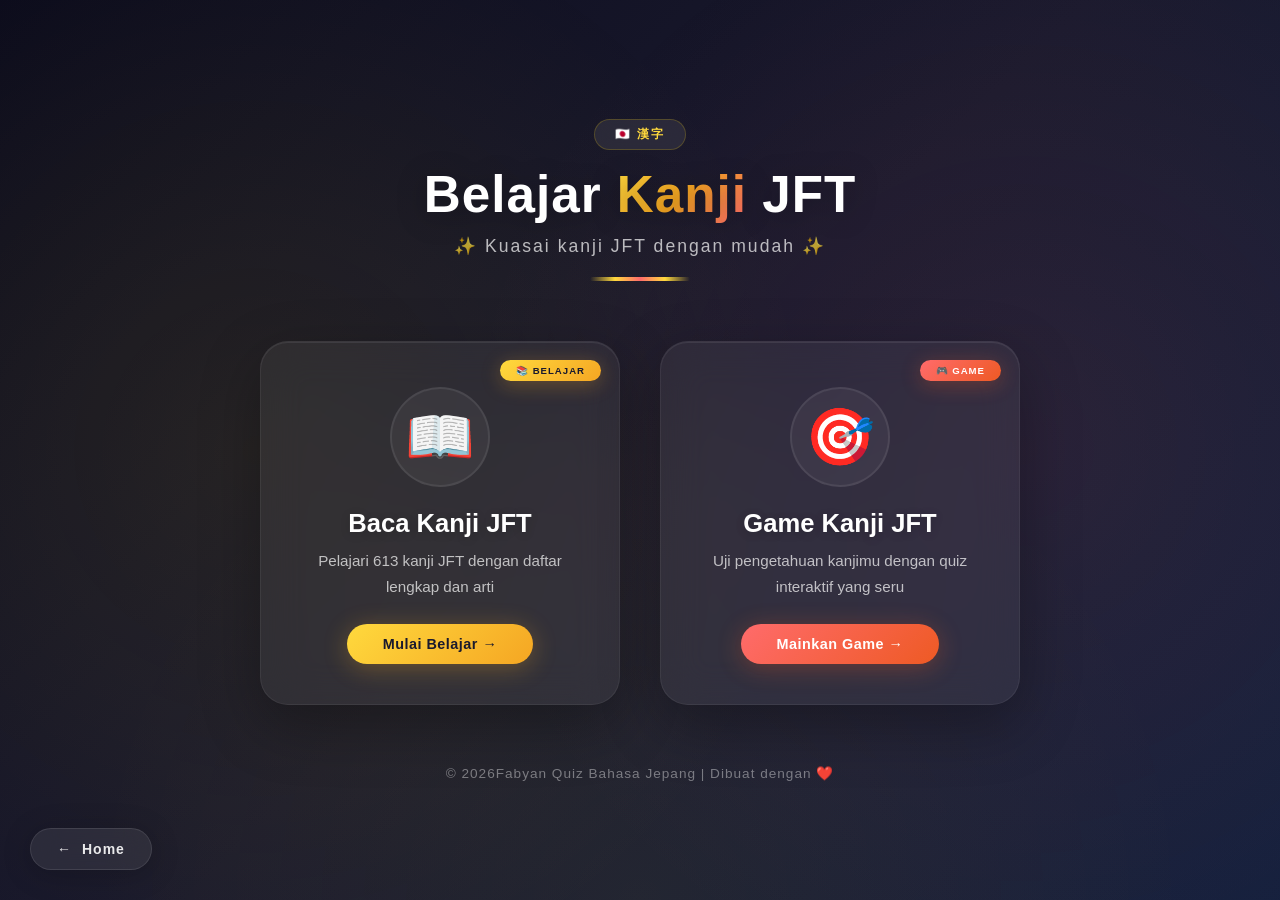
==== home-kanji.html @ f1e395a9 "Add files via upload" ====
<!DOCTYPE html>
<html lang="id">
<head>
    <meta charset="UTF-8">
    <meta name="viewport" content="width=device-width, initial-scale=1.0">
    <title>Belajar Kanji JFT</title>
    <link rel="stylesheet" href="./home-kanji.css">
</head>
<body>
    <!-- Overlay untuk efek background -->
    <div class="bg-overlay"></div>

    <div class="container">
        <!-- Header -->
        <header class="header">
            <span class="header-badge">🇯🇵 漢字</span>
            <h1>Belajar <span class="highlight">Kanji</span> JFT</h1>
            <p class="subtitle">✨ Kuasai kanji JFT dengan mudah ✨</p>
            <div class="header-line"></div>
        </header>

        <!-- Cards -->
        <div class="options">
            <!-- Card 1: Belajar -->
            <a href="./kanji.html" class="option-card" id="learn-card">
                <div class="card-glow"></div>
                <span class="card-badge">📚 Belajar</span>
                <div class="icon-wrapper">
                    <div class="option-icon">📖</div>
                </div>
                <h2 class="option-title">Baca Kanji JFT</h2>
                <p class="option-desc">Pelajari 613 kanji JFT dengan daftar lengkap dan arti</p>
                <span class="learn-btn">Mulai Belajar →</span>
            </a>

            <!-- Card 2: Game -->
            <a href="./game-kanji.html" class="option-card" id="game-card">
                <div class="card-glow"></div>
                <span class="card-badge">🎮 Game</span>
                <div class="icon-wrapper">
                    <div class="option-icon">🎯</div>
                </div>
                <h2 class="option-title">Game Kanji JFT</h2>
                <p class="option-desc">Uji pengetahuan kanjimu dengan quiz interaktif yang seru</p>
                <span class="learn-btn">Mainkan Game →</span>
            </a>
        </div>

        <!-- Footer -->
        <footer>
            <p>© 2026Fabyan Quiz Bahasa Jepang | Dibuat dengan <span class="heart">❤️</span></p>
        </footer>
    </div>

    <!-- Tombol Home -->
    <a href="./index.html" class="home-button-left">
        <span class="arrow">←</span> Home
    </a>

    <script src="./home-kanji.js"></script>
</body>
</html>
---- home-kanji.css ----
/* ========================================
   RESET & BASE
   ======================================== */
* {
    margin: 0;
    padding: 0;
    box-sizing: border-box;
    font-family: 'Segoe UI', Tahoma, Geneva, Verdana, sans-serif;
}

body {
    display: flex;
    justify-content: center;
    align-items: center;
    min-height: 100vh;
    background: linear-gradient(135deg, #0c0c1d, #1a1a2e, #16213e);
    position: relative;
    overflow-x: hidden;
}

/* Background overlay dengan efek */
.bg-overlay {
    position: fixed;
    top: 0;
    left: 0;
    right: 0;
    bottom: 0;
    background: 
        radial-gradient(circle at 20% 50%, rgba(255, 215, 0, 0.08) 0%, transparent 50%),
        radial-gradient(circle at 80% 50%, rgba(255, 107, 107, 0.08) 0%, transparent 50%),
        radial-gradient(circle at 50% 100%, rgba(255, 215, 0, 0.05) 0%, transparent 50%);
    z-index: 0;
    pointer-events: none;
}

/* ========================================
   CONTAINER
   ======================================== */
.container {
    width: 90%;
    max-width: 1200px;
    text-align: center;
    position: relative;
    z-index: 1;
    padding: 40px 0;
}

/* ========================================
   HEADER
   ======================================== */
.header {
    margin-bottom: 60px;
    animation: fadeInDown 0.8s ease forwards;
}

.header-badge {
    display: inline-block;
    background: rgba(255, 255, 255, 0.08);
    backdrop-filter: blur(10px);
    -webkit-backdrop-filter: blur(10px);
    color: #ffd93d;
    font-size: 0.75rem;
    font-weight: 700;
    padding: 6px 20px;
    border-radius: 30px;
    letter-spacing: 2px;
    border: 1px solid rgba(255, 215, 0, 0.2);
    margin-bottom: 15px;
    animation: pulse 2s ease-in-out infinite;
}

.header h1 {
    color: #ffffff;
    font-size: 3.2rem;
    font-weight: 800;
    text-shadow: 0 4px 30px rgba(0, 0, 0, 0.3);
    margin-bottom: 12px;
    letter-spacing: 1px;
}

.header h1 .highlight {
    background: linear-gradient(135deg, #ffd93d, #f5a623, #ff6b6b);
    -webkit-background-clip: text;
    -webkit-text-fill-color: transparent;
    background-clip: text;
    position: relative;
}

.header .subtitle {
    color: rgba(255, 255, 255, 0.7);
    font-size: 1.1rem;
    font-weight: 300;
    letter-spacing: 2px;
}

.header-line {
    width: 100px;
    height: 4px;
    background: linear-gradient(90deg, transparent, #ffd93d, #ff6b6b, #ffd93d, transparent);
    margin: 20px auto 0;
    border-radius: 4px;
    animation: expandWidth 1.2s ease forwards;
}

/* ========================================
   OPTIONS GRID
   ======================================== */
.options {
    display: flex;
    justify-content: center;
    flex-wrap: wrap;
    gap: 40px;
    margin-top: 20px;
}

/* ========================================
   CARD
   ======================================== */
.option-card {
    background: rgba(255, 255, 255, 0.06);
    backdrop-filter: blur(20px);
    -webkit-backdrop-filter: blur(20px);
    border-radius: 28px;
    width: 360px;
    padding: 45px 35px 40px;
    display: flex;
    flex-direction: column;
    justify-content: center;
    align-items: center;
    cursor: pointer;
    transition: all 0.5s cubic-bezier(0.34, 1.56, 0.64, 1);
    box-shadow: 
        0 20px 60px rgba(0, 0, 0, 0.3),
        inset 0 1px 0 rgba(255, 255, 255, 0.08);
    text-decoration: none;
    color: #2d3436;
    position: relative;
    overflow: hidden;
    opacity: 0;
    transform: translateY(50px);
    border: 1px solid rgba(255, 255, 255, 0.06);
}

/* Stagger animation */
.option-card:nth-child(1) {
    animation: slideUp 0.8s ease 0.3s forwards;
}

.option-card:nth-child(2) {
    animation: slideUp 0.8s ease 0.6s forwards;
}

/* Glow effect */
.card-glow {
    position: absolute;
    top: -50%;
    left: -50%;
    width: 200%;
    height: 200%;
    background: radial-gradient(circle, rgba(255, 215, 0, 0.08), transparent 70%);
    opacity: 0;
    transition: opacity 0.6s ease;
    pointer-events: none;
}

#game-card .card-glow {
    background: radial-gradient(circle, rgba(255, 107, 107, 0.08), transparent 70%);
}

.option-card:hover .card-glow {
    opacity: 1;
}

/* Border gradient */
.option-card::before {
    content: '';
    position: absolute;
    top: -2px;
    left: -2px;
    right: -2px;
    bottom: -2px;
    background: linear-gradient(135deg, #ffd93d, #f5a623, #ff6b6b, #ffd93d);
    border-radius: 30px;
    z-index: -1;
    opacity: 0;
    transition: opacity 0.6s ease;
}

.option-card:hover::before {
    opacity: 0.6;
}

/* Hover state */
.option-card:hover {
    transform: translateY(-15px) scale(1.02);
    box-shadow: 
        0 30px 80px rgba(0, 0, 0, 0.4),
        inset 0 1px 0 rgba(255, 255, 255, 0.15);
    background: rgba(255, 255, 255, 0.09);
}

/* ========================================
   BADGE
   ======================================== */
.card-badge {
    position: absolute;
    top: 18px;
    right: 18px;
    background: linear-gradient(135deg, #ffd93d, #f5a623);
    color: #1a1a2e;
    font-size: 0.6rem;
    font-weight: 700;
    padding: 5px 16px;
    border-radius: 30px;
    letter-spacing: 1px;
    text-transform: uppercase;
    box-shadow: 0 4px 20px rgba(245, 166, 35, 0.3);
}

#game-card .card-badge {
    background: linear-gradient(135deg, #ff6b6b, #ee5a24);
    color: #ffffff;
    box-shadow: 0 4px 20px rgba(238, 90, 36, 0.3);
}

/* ========================================
   ICON
   ======================================== */
.icon-wrapper {
    width: 100px;
    height: 100px;
    border-radius: 50%;
    display: flex;
    justify-content: center;
    align-items: center;
    margin-bottom: 22px;
    background: rgba(255, 255, 255, 0.05);
    border: 2px solid rgba(255, 255, 255, 0.08);
    transition: all 0.5s ease;
    position: relative;
}

.icon-wrapper::after {
    content: '';
    position: absolute;
    inset: -4px;
    border-radius: 50%;
    background: linear-gradient(135deg, rgba(255, 215, 0, 0.3), rgba(255, 107, 107, 0.3));
    opacity: 0;
    transition: opacity 0.5s ease;
    z-index: -1;
    filter: blur(10px);
}

#game-card .icon-wrapper::after {
    background: linear-gradient(135deg, rgba(255, 107, 107, 0.3), rgba(238, 90, 36, 0.3));
}

.option-card:hover .icon-wrapper::after {
    opacity: 1;
}

.option-card:hover .icon-wrapper {
    transform: scale(1.1) rotate(-8deg);
    border-color: rgba(255, 255, 255, 0.2);
}

.option-icon {
    font-size: 3.5rem;
    transition: transform 0.5s ease;
}

.option-card:hover .option-icon {
    transform: scale(1.1);
}

/* ========================================
   TEXT
   ======================================== */
.option-title {
    font-size: 1.6rem;
    font-weight: 800;
    margin-bottom: 10px;
    color: #ffffff;
    text-shadow: 0 2px 10px rgba(0, 0, 0, 0.2);
}

.option-desc {
    font-size: 0.95rem;
    color: rgba(255, 255, 255, 0.7);
    line-height: 1.7;
    margin-bottom: 25px;
    max-width: 280px;
}

/* ========================================
   BUTTON
   ======================================== */
.learn-btn {
    padding: 12px 36px;
    background: linear-gradient(135deg, #ffd93d, #f5a623);
    color: #1a1a2e;
    border: none;
    border-radius: 50px;
    font-size: 0.9rem;
    font-weight: 600;
    cursor: pointer;
    transition: all 0.4s ease;
    box-shadow: 0 4px 25px rgba(245, 166, 35, 0.3);
    text-decoration: none;
    display: inline-block;
    letter-spacing: 0.5px;
    position: relative;
    overflow: hidden;
}

.learn-btn::before {
    content: '';
    position: absolute;
    top: 0;
    left: -100%;
    width: 100%;
    height: 100%;
    background: linear-gradient(90deg, transparent, rgba(255, 255, 255, 0.3), transparent);
    transition: left 0.6s ease;
}

.learn-btn:hover::before {
    left: 100%;
}

#game-card .learn-btn {
    background: linear-gradient(135deg, #ff6b6b, #ee5a24);
    color: #ffffff;
    box-shadow: 0 4px 25px rgba(238, 90, 36, 0.3);
}

.learn-btn:hover {
    transform: translateY(-3px) scale(1.02);
    box-shadow: 0 8px 35px rgba(245, 166, 35, 0.4);
}

#game-card .learn-btn:hover {
    box-shadow: 0 8px 35px rgba(238, 90, 36, 0.4);
}

/* ========================================
   FOOTER
   ======================================== */
footer {
    margin-top: 60px;
    color: rgba(255, 255, 255, 0.4);
    font-size: 0.85rem;
    font-weight: 300;
    letter-spacing: 1px;
    animation: fadeInUp 0.8s ease 0.9s forwards;
    opacity: 0;
    transform: translateY(20px);
}

footer .heart {
    color: #ff6b6b;
    display: inline-block;
    animation: heartbeat 1.5s ease-in-out infinite;
}

/* ========================================
   HOME BUTTON (KIRI BAWAH)
   ======================================== */
.home-button-left {
    position: fixed;
    bottom: 30px;
    left: 30px;
    padding: 12px 26px;
    background: rgba(255, 255, 255, 0.08);
    backdrop-filter: blur(15px);
    -webkit-backdrop-filter: blur(15px);
    color: rgba(255, 255, 255, 0.9);
    border: 1px solid rgba(255, 255, 255, 0.1);
    border-radius: 50px;
    cursor: pointer;
    font-size: 14px;
    font-weight: 600;
    z-index: 1000;
    box-shadow: 0 4px 30px rgba(0, 0, 0, 0.2);
    transition: all 0.4s ease;
    text-decoration: none;
    display: inline-flex;
    align-items: center;
    gap: 10px;
    letter-spacing: 1px;
}

.home-button-left:hover {
    background: rgba(255, 255, 255, 0.15);
    transform: translateY(-3px);
    box-shadow: 0 8px 40px rgba(0, 0, 0, 0.3);
    border-color: rgba(255, 255, 255, 0.2);
}

.home-button-left .arrow {
    transition: transform 0.4s ease;
    display: inline-block;
}

.home-button-left:hover .arrow {
    transform: translateX(-5px);
}

/* ========================================
   ANIMATIONS
   ======================================== */
@keyframes fadeInDown {
    from {
        opacity: 0;
        transform: translateY(-30px);
    }
    to {
        opacity: 1;
        transform: translateY(0);
    }
}

@keyframes expandWidth {
    from {
        width: 0;
        opacity: 0;
    }
    to {
        width: 100px;
        opacity: 1;
    }
}

@keyframes slideUp {
    from {
        opacity: 0;
        transform: translateY(50px);
    }
    to {
        opacity: 1;
        transform: translateY(0);
    }
}

@keyframes fadeInUp {
    from {
        opacity: 0;
        transform: translateY(20px);
    }
    to {
        opacity: 1;
        transform: translateY(0);
    }
}

@keyframes pulse {
    0%, 100% {
        opacity: 1;
    }
    50% {
        opacity: 0.6;
    }
}

@keyframes heartbeat {
    0%, 100% {
        transform: scale(1);
    }
    50% {
        transform: scale(1.2);
    }
}

/* ========================================
   RESPONSIVE
   ======================================== */

/* Tablet */
@media (max-width: 820px) {
    .header h1 {
        font-size: 2.5rem;
    }

    .header .subtitle {
        font-size: 0.95rem;
    }

    .options {
        gap: 30px;
    }

    .option-card {
        width: 100%;
        max-width: 380px;
        padding: 35px 25px 30px;
    }

    .icon-wrapper {
        width: 85px;
        height: 85px;
    }

    .option-icon {
        font-size: 3rem;
    }

    .option-title {
        font-size: 1.4rem;
    }
}

/* Mobile */
@media (max-width: 480px) {
    .container {
        padding: 20px 0;
    }

    .header {
        margin-bottom: 40px;
    }

    .header-badge {
        font-size: 0.6rem;
        padding: 4px 14px;
        margin-bottom: 10px;
    }

    .header h1 {
        font-size: 1.8rem;
        letter-spacing: 0px;
    }

    .header .subtitle {
        font-size: 0.8rem;
        letter-spacing: 1px;
    }

    .header-line {
        width: 60px;
        height: 3px;
        margin-top: 15px;
    }

    .options {
        gap: 25px;
    }

    .option-card {
        padding: 30px 20px 25px;
        border-radius: 22px;
        max-width: 340px;
    }

    .card-badge {
        font-size: 0.5rem;
        padding: 4px 12px;
        top: 14px;
        right: 14px;
    }

    .icon-wrapper {
        width: 75px;
        height: 75px;
        margin-bottom: 18px;
    }

    .option-icon {
        font-size: 2.5rem;
    }

    .option-title {
        font-size: 1.2rem;
        margin-bottom: 8px;
    }

    .option-desc {
        font-size: 0.8rem;
        margin-bottom: 20px;
        max-width: 240px;
    }

    .learn-btn {
        padding: 10px 28px;
        font-size: 0.8rem;
    }

    footer {
        margin-top: 40px;
        font-size: 0.7rem;
    }

    .home-button-left {
        bottom: 18px;
        left: 18px;
        padding: 8px 18px;
        font-size: 11px;
        gap: 6px;
    }
}

/* Mobile sangat kecil */
@media (max-width: 380px) {
    .header h1 {
        font-size: 1.4rem;
    }

    .option-card {
        padding: 22px 16px 20px;
        max-width: 290px;
    }

    .icon-wrapper {
        width: 60px;
        height: 60px;
    }

    .option-icon {
        font-size: 2rem;
    }

    .option-title {
        font-size: 1rem;
    }

    .option-desc {
        font-size: 0.7rem;
    }

    .learn-btn {
        padding: 8px 20px;
        font-size: 0.7rem;
    }
}

/* Landscape mode di HP */
@media (max-height: 600px) and (orientation: landscape) {
    .header {
        margin-bottom: 25px;
    }

    .header h1 {
        font-size: 1.8rem;
    }

    .header .subtitle {
        font-size: 0.8rem;
    }

    .options {
        gap: 20px;
    }

    .option-card {
        padding: 20px 20px 18px;
        max-width: 300px;
        border-radius: 20px;
    }

    .card-badge {
        font-size: 0.45rem;
        padding: 3px 10px;
        top: 12px;
        right: 12px;
    }

    .icon-wrapper {
        width: 60px;
        height: 60px;
        margin-bottom: 12px;
    }

    .option-icon {
        font-size: 2rem;
    }

    .option-title {
        font-size: 1.1rem;
        margin-bottom: 5px;
    }

    .option-desc {
        font-size: 0.7rem;
        margin-bottom: 15px;
    }

    .learn-btn {
        padding: 6px 20px;
        font-size: 0.7rem;
    }

    footer {
        margin-top: 20px;
        font-size: 0.65rem;
    }

    .home-button-left {
        bottom: 15px;
        left: 15px;
        padding: 6px 14px;
        font-size: 10px;
    }
}
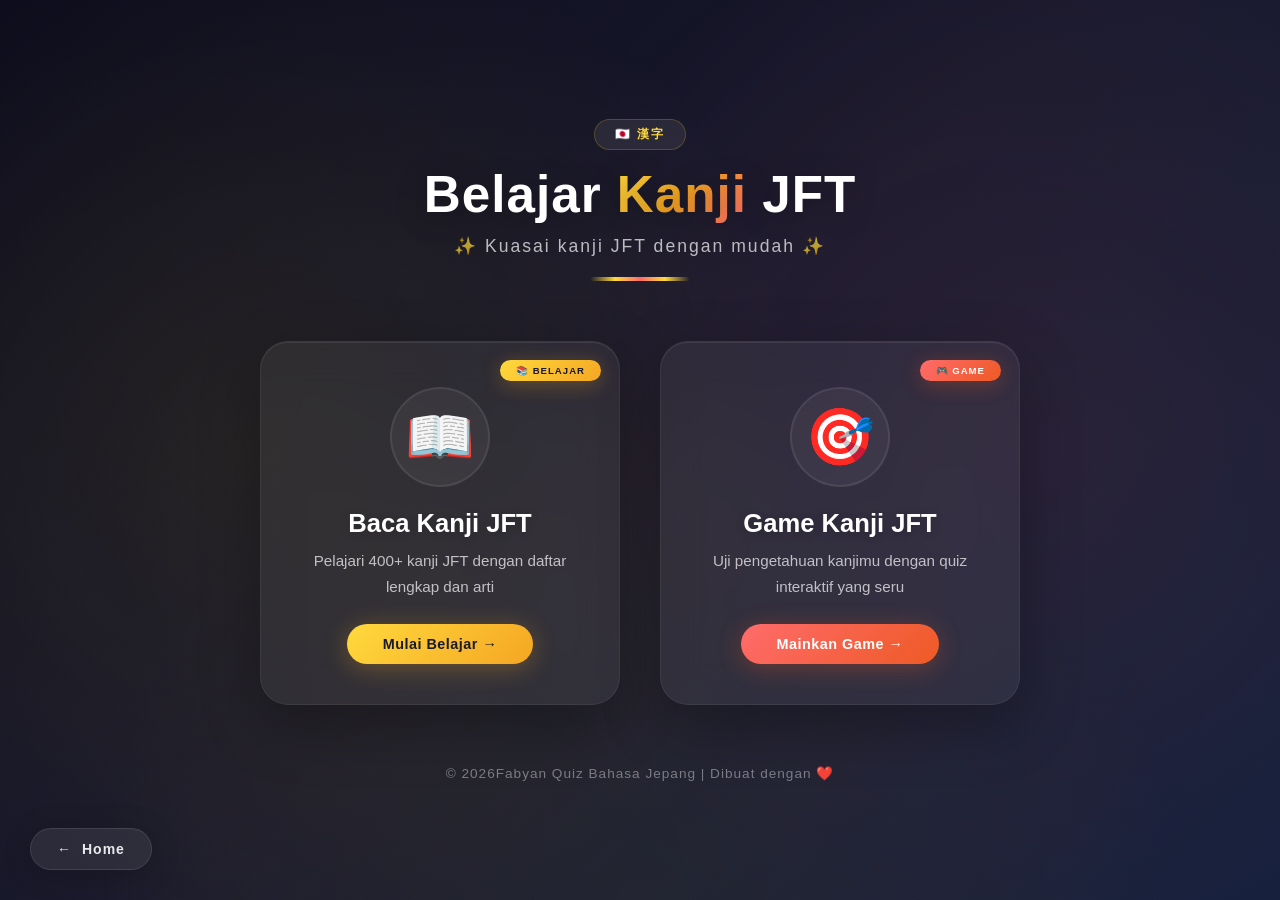
==== commit b104ecb2: "Add files via upload" ====
--- a/home-kanji.html
+++ b/home-kanji.html
@@ -29,7 +29,7 @@
                     <div class="option-icon">📖</div>
                 </div>
                 <h2 class="option-title">Baca Kanji JFT</h2>
-                <p class="option-desc">Pelajari 613 kanji JFT dengan daftar lengkap dan arti</p>
+                <p class="option-desc">Pelajari 400+ kanji JFT dengan daftar lengkap dan arti</p>
                 <span class="learn-btn">Mulai Belajar →</span>
             </a>
 
